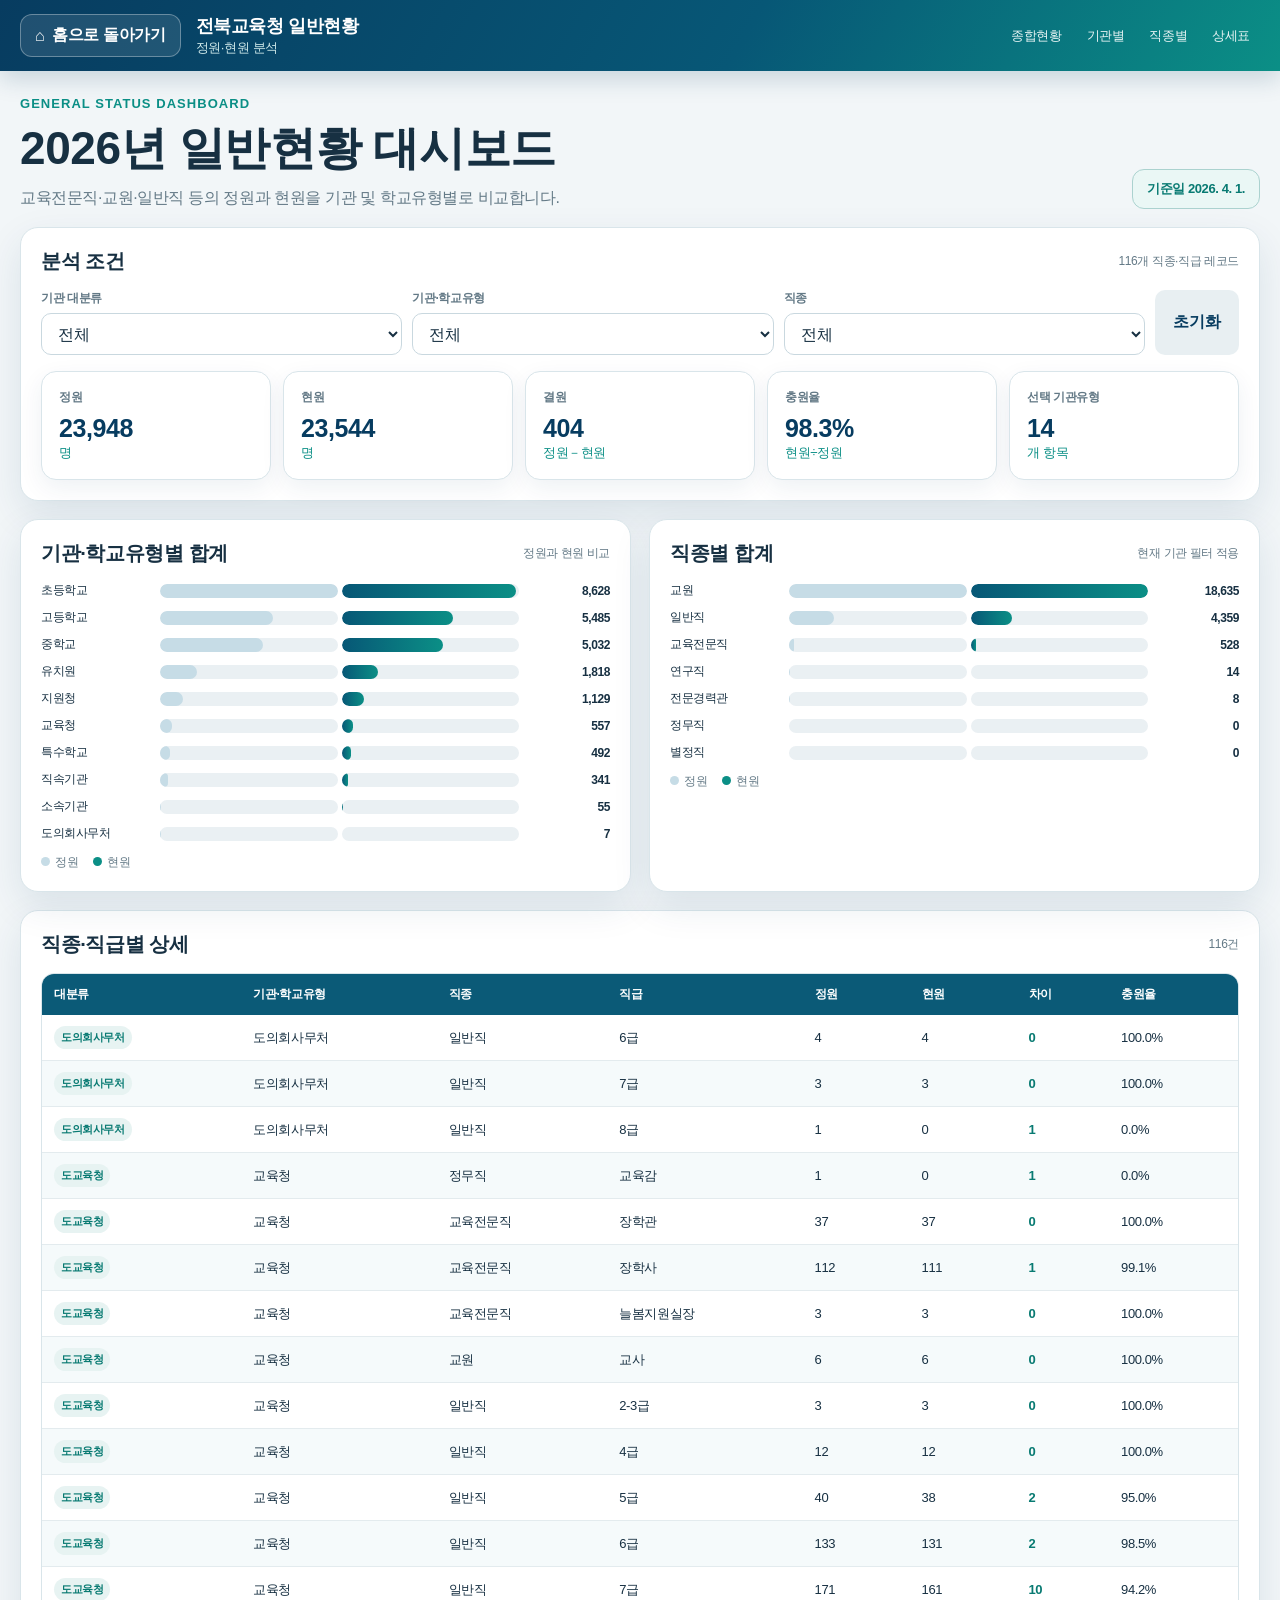
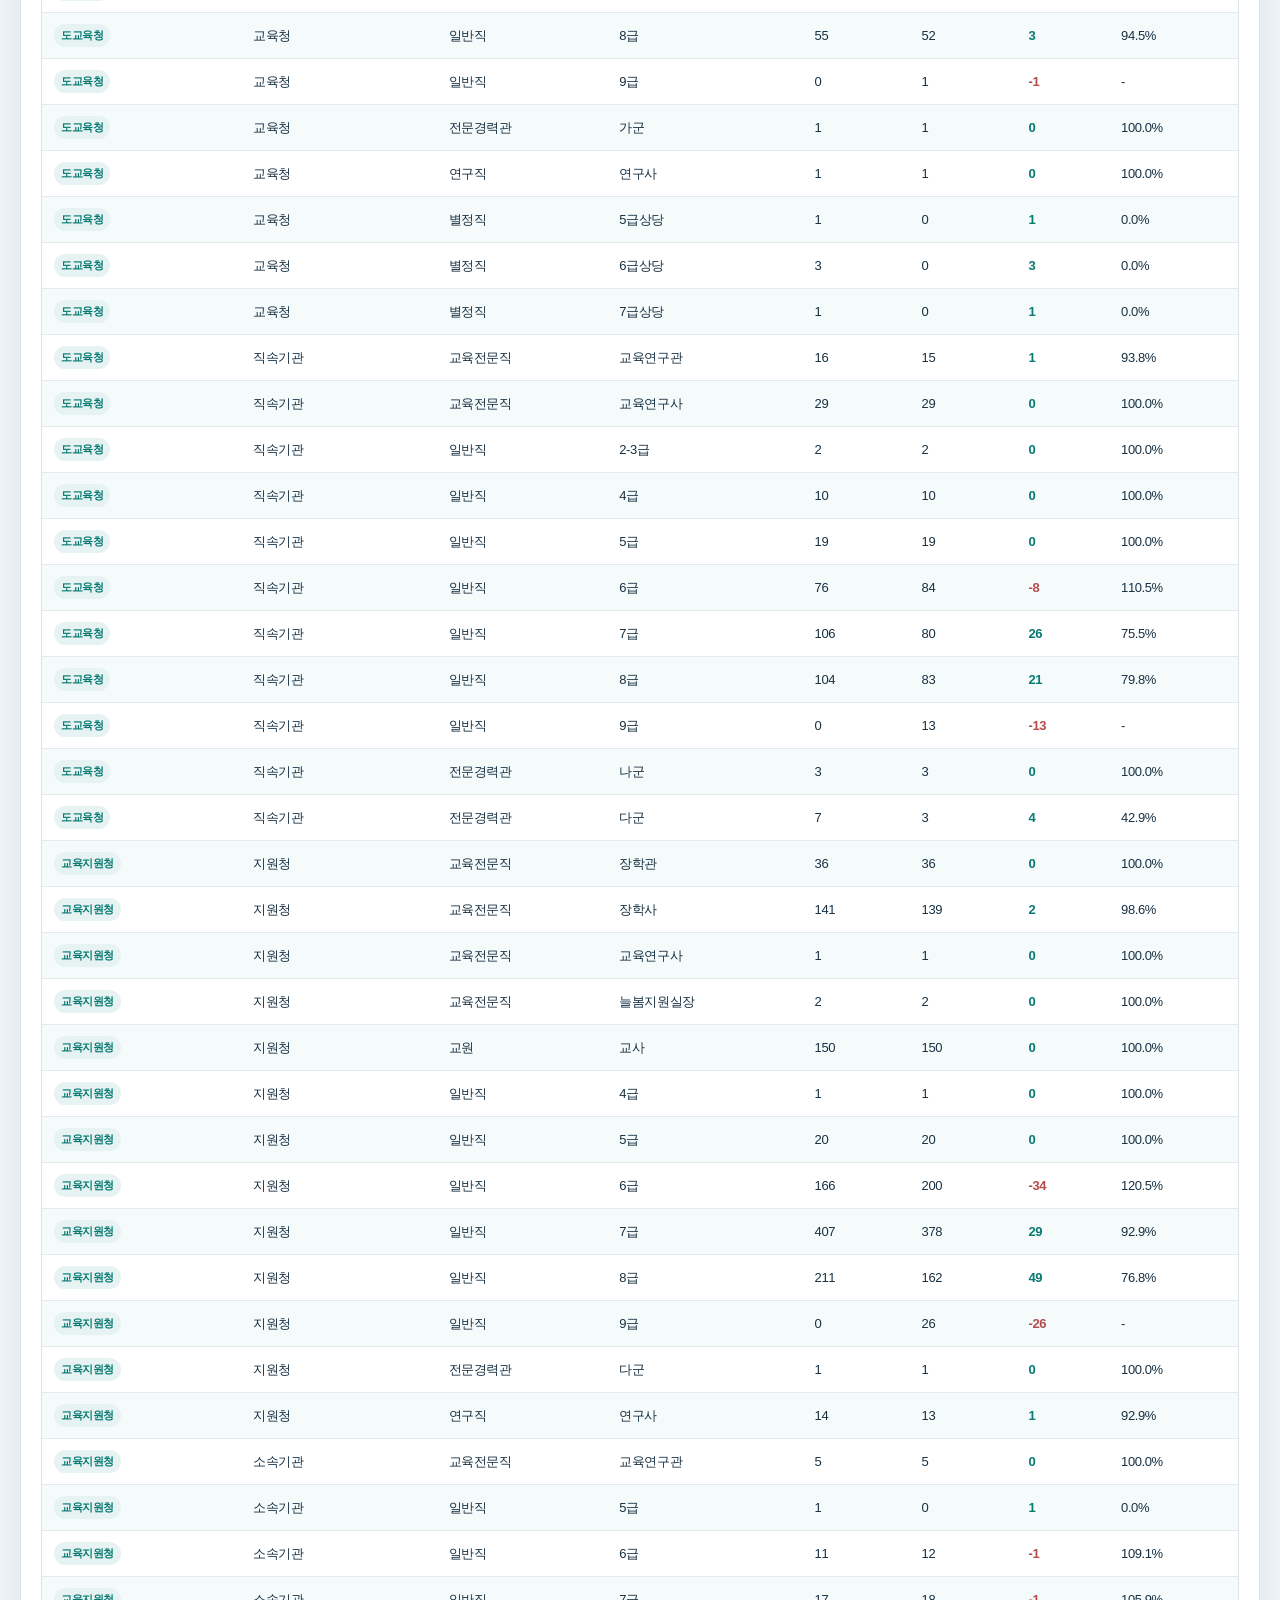
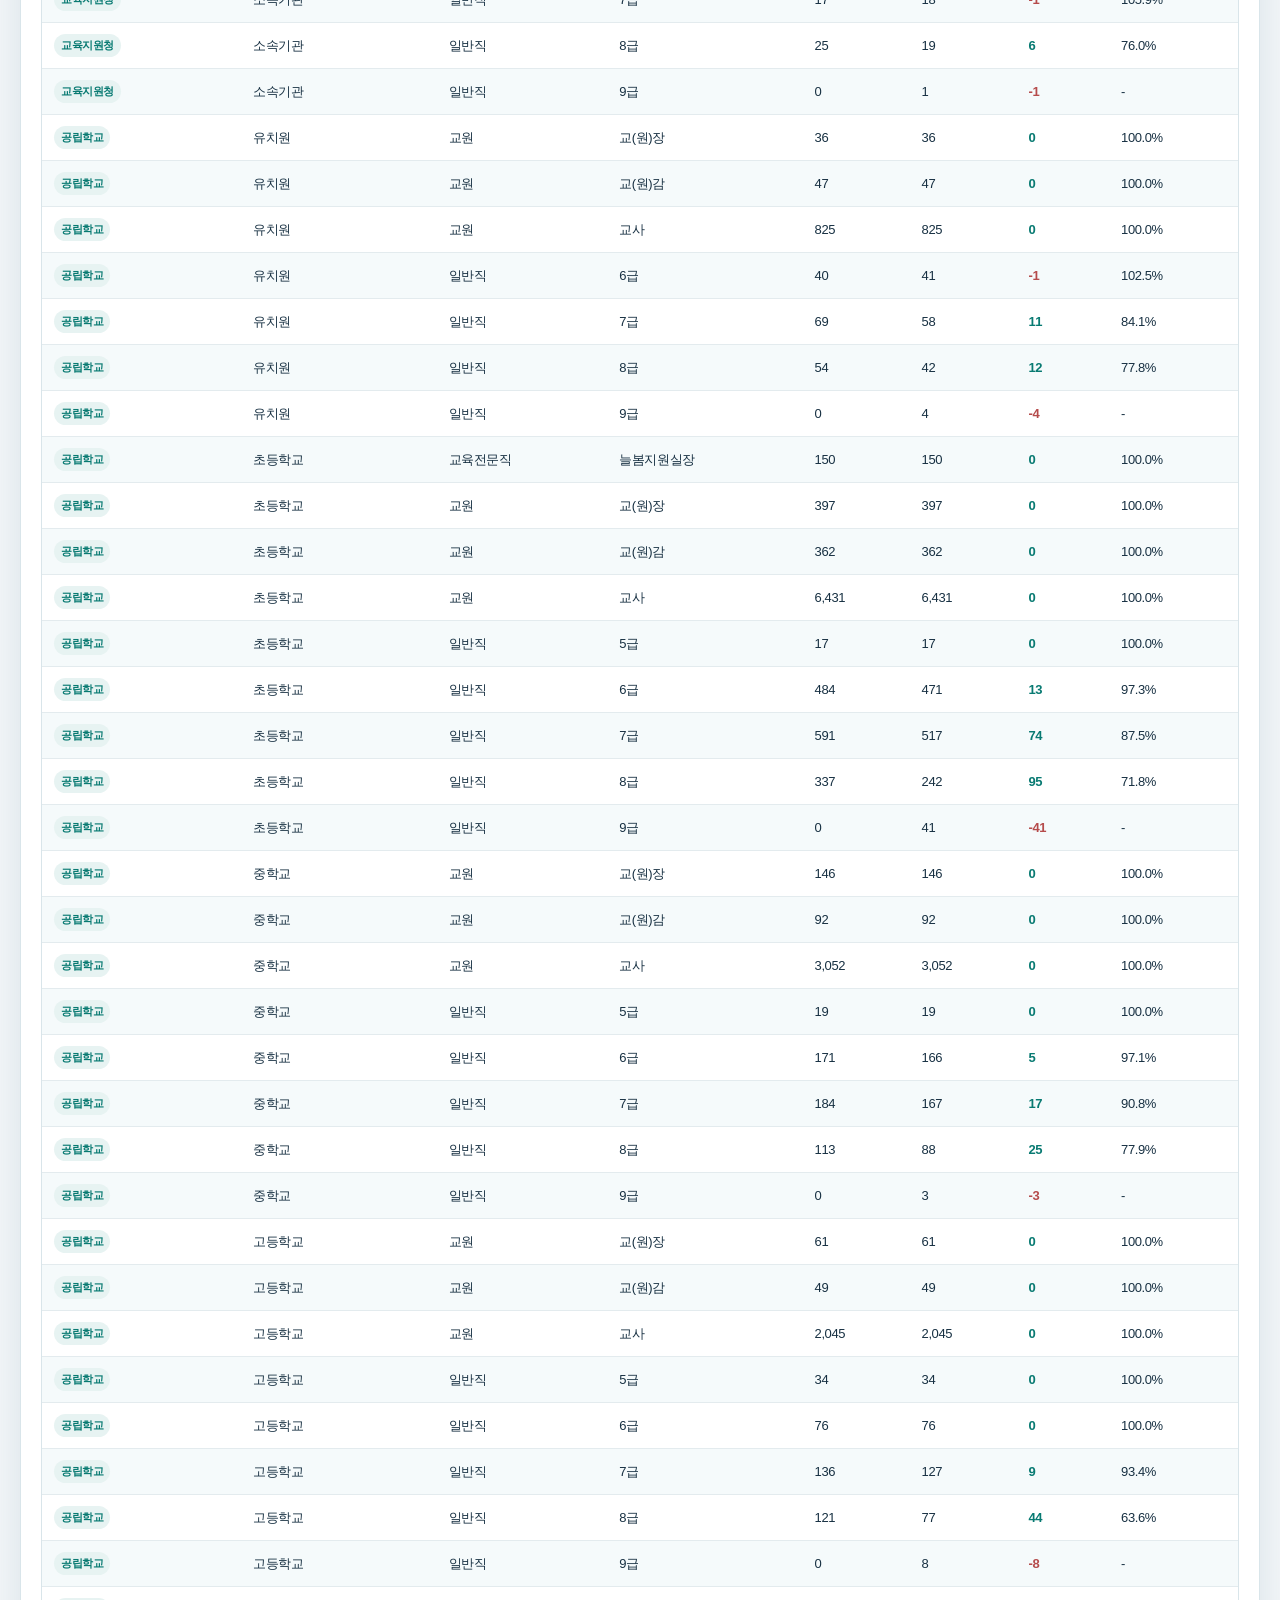
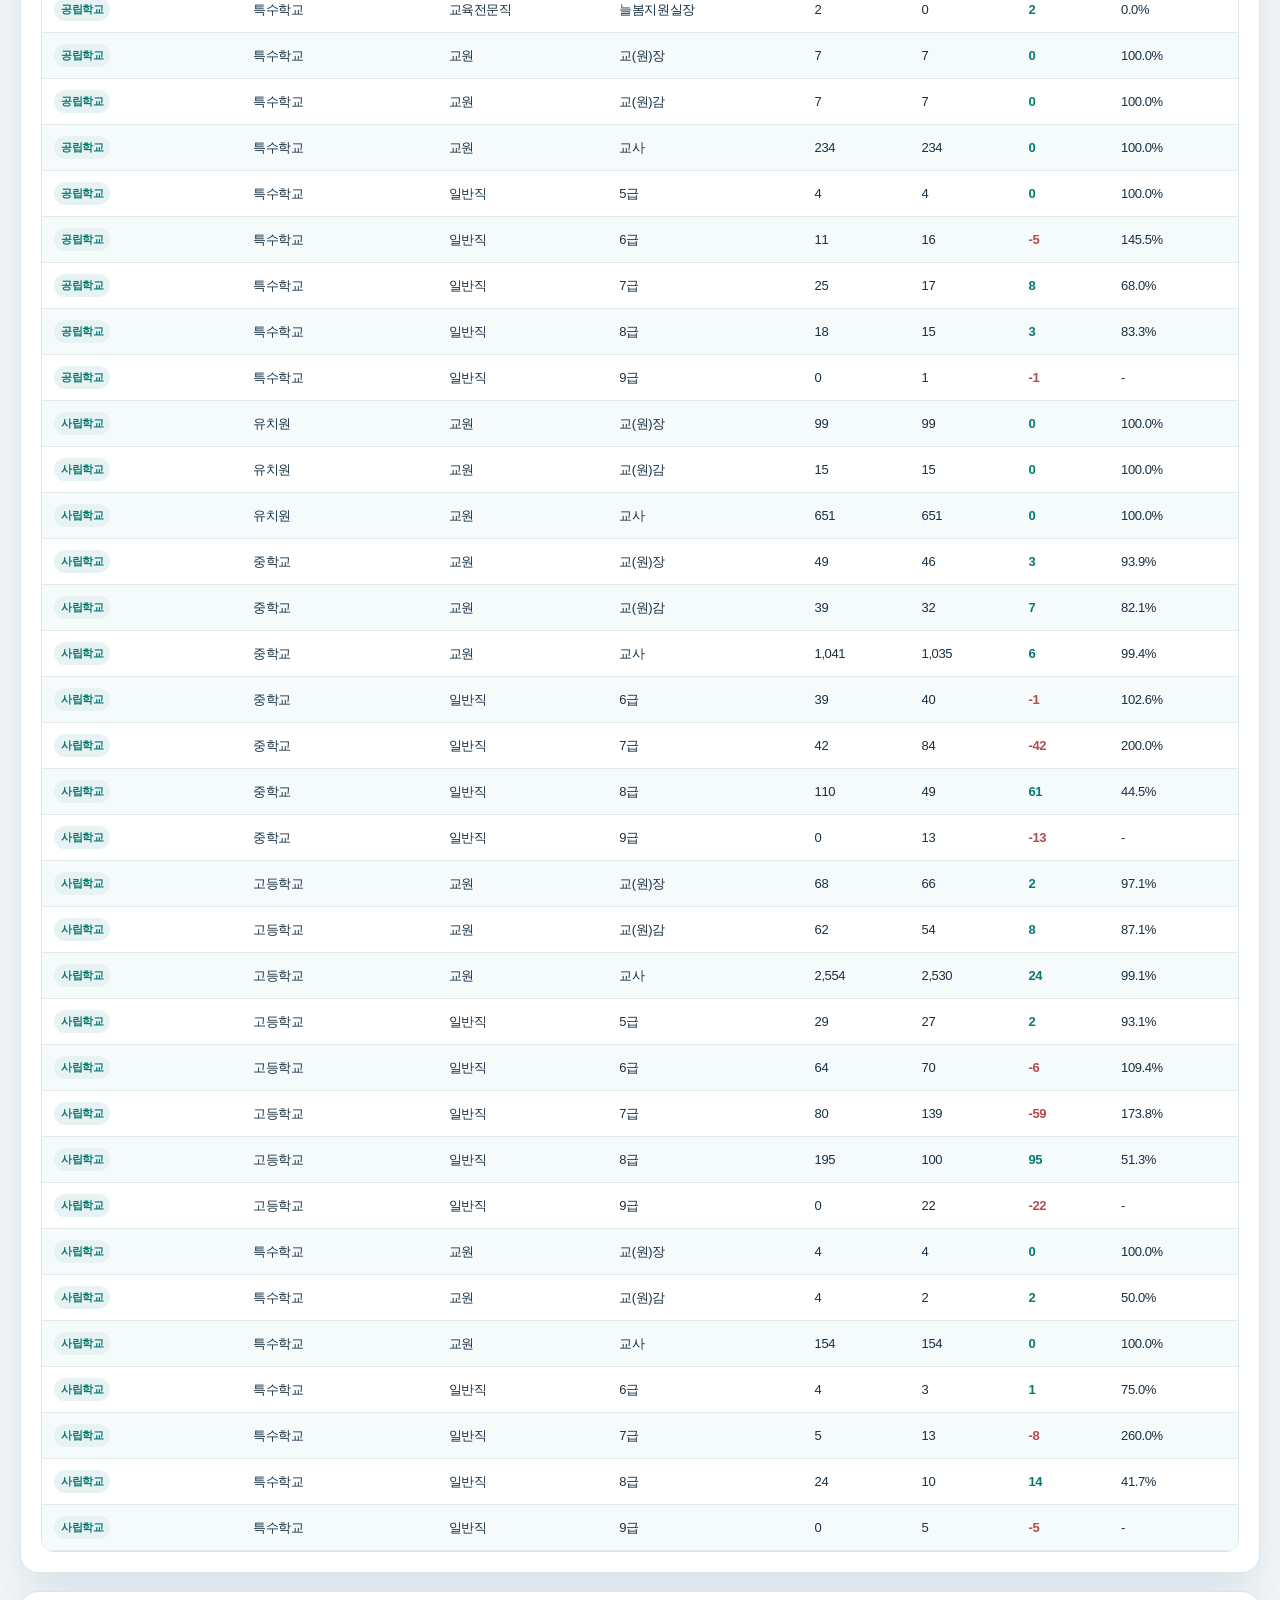
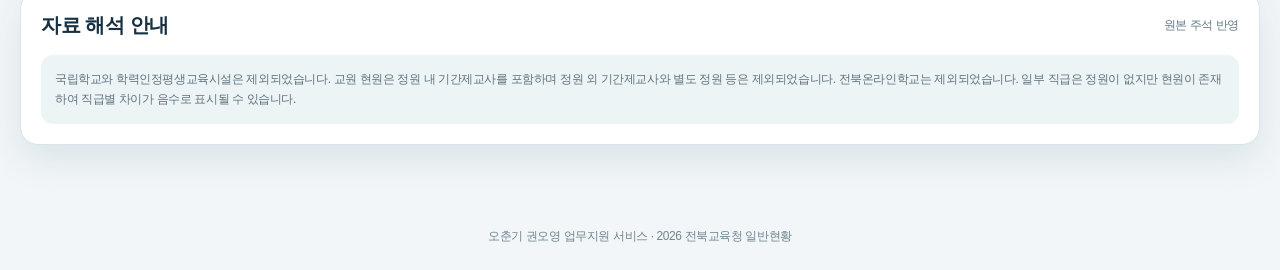
==== eddata2.html @ a3e1683e "Add 2026 general status dashboard" ====
<!DOCTYPE html><html lang="ko"><head><meta charset="UTF-8"><meta name="viewport" content="width=device-width,initial-scale=1"><meta name="description" content="2026년 전북특별자치도교육청 일반현황 대시보드"><meta name="theme-color" content="#073c60"><title>2026 전북교육청 일반현황</title>
<style>:root{--navy:#073c60;--blue:#075776;--teal:#0b8f86;--ink:#173042;--muted:#637986;--line:#d9e5ea;--paper:#f2f6f8;--orange:#e98b38;--red:#b54b4b;--shadow:0 14px 38px rgba(7,60,96,.1)}*{box-sizing:border-box}html{scroll-behavior:smooth}body{margin:0;background:var(--paper);color:var(--ink);font-family:Pretendard,"Noto Sans KR","Malgun Gothic",sans-serif;letter-spacing:-.025em}.topbar{position:sticky;top:0;z-index:10;color:#fff;background:linear-gradient(120deg,var(--navy),var(--blue) 58%,var(--teal));box-shadow:0 8px 24px rgba(7,60,96,.18)}.topin{width:min(1420px,100%);margin:auto;padding:14px 20px;display:flex;align-items:center;gap:15px}.home{display:flex;gap:8px;align-items:center;padding:10px 14px;border:1px solid rgba(255,255,255,.32);border-radius:12px;background:rgba(255,255,255,.1);color:#fff;text-decoration:none;font-weight:900}.home:hover,.home:focus-visible{background:#fff;color:var(--navy);outline:none}.brand strong{display:block;font-size:18px}.brand small{color:#cfe9ea}.nav{margin-left:auto;display:flex;gap:5px}.nav a{padding:8px 10px;border-radius:9px;color:#e9f5f5;text-decoration:none;font-size:13px}.nav a:hover{background:rgba(255,255,255,.14)}main{width:min(1420px,100%);margin:auto;padding:25px 20px 58px}.hero{display:flex;justify-content:space-between;align-items:end;gap:20px}.eyebrow{color:var(--teal);font-size:13px;font-weight:900;letter-spacing:.08em}.hero h1{margin:7px 0 8px;font-size:clamp(28px,4vw,46px)}.hero p{margin:0;color:var(--muted)}.stamp{padding:10px 14px;border:1px solid #abd2cf;border-radius:12px;background:#eaf7f5;color:#087a72;font-size:13px;font-weight:900}.panel{margin-top:18px;padding:20px;border:1px solid var(--line);border-radius:18px;background:#fff;box-shadow:var(--shadow)}.phead{display:flex;justify-content:space-between;align-items:center;gap:12px;margin-bottom:15px}.phead h2{margin:0;font-size:20px}.note{color:var(--muted);font-size:12px}.filters{display:grid;grid-template-columns:repeat(3,1fr) auto;gap:10px}.field label{display:block;margin-bottom:6px;color:var(--muted);font-size:12px;font-weight:800}.field select{width:100%;height:42px;padding:0 12px;border:1px solid #c9d8df;border-radius:10px;background:#fff;font:inherit;color:var(--ink)}button{border:0;border-radius:10px;padding:0 18px;background:#e8eff2;color:var(--navy);font:inherit;font-weight:900;cursor:pointer}.kpis{display:grid;grid-template-columns:repeat(5,1fr);gap:12px;margin-top:16px}.kpi{padding:17px;border:1px solid var(--line);border-radius:15px;background:#fff;box-shadow:0 8px 24px rgba(7,60,96,.07)}.kpi span{display:block;color:var(--muted);font-size:12px;font-weight:800}.kpi strong{display:block;margin-top:8px;color:var(--navy);font-size:25px}.kpi small{color:var(--teal)}.grid2{display:grid;grid-template-columns:1fr 1fr;gap:18px}.bars{display:grid;gap:10px}.barrow{display:grid;grid-template-columns:110px 1fr 82px;align-items:center;gap:9px;font-size:12px}.track{height:14px;border-radius:999px;background:#eaf0f3;overflow:hidden}.fill{height:100%;border-radius:999px;background:linear-gradient(90deg,var(--blue),var(--teal))}.fill.quota{background:#c6dce6}.pair{display:grid;grid-template-columns:1fr 1fr;gap:4px}.barrow strong{text-align:right}.legend{display:flex;gap:15px;margin-top:12px;color:var(--muted);font-size:12px}.dot{display:inline-block;width:9px;height:9px;margin-right:5px;border-radius:50%}.tablewrap{overflow:auto;border:1px solid var(--line);border-radius:13px}table{width:100%;border-collapse:collapse;white-space:nowrap}th{position:sticky;top:0;padding:12px;background:#0b5a77;color:#fff;text-align:left;font-size:12px}td{padding:11px 12px;border-bottom:1px solid #e3ebee;font-size:13px}tbody tr:nth-child(even){background:#f5fafb}tbody tr:hover{background:#eaf7f5}.neg{color:var(--red);font-weight:900}.pos{color:#087a72;font-weight:900}.badge{display:inline-block;padding:4px 7px;border-radius:999px;background:#e7f3f2;color:#087a72;font-size:11px;font-weight:900}.foot{margin-top:16px;padding:14px;border-radius:12px;background:#edf4f6;color:#5e737e;font-size:12px;line-height:1.7}footer{padding:25px;text-align:center;color:#71858f;font-size:12px}@media(max-width:950px){.nav{display:none}.grid2{grid-template-columns:1fr}.kpis{grid-template-columns:repeat(3,1fr)}}@media(max-width:620px){.topin,main{padding-left:12px;padding-right:12px}.home span{display:none}.hero{align-items:start;flex-direction:column}.filters{grid-template-columns:1fr}.kpis{grid-template-columns:1fr 1fr}.panel{padding:15px}.barrow{grid-template-columns:86px 1fr 68px}.kpi strong{font-size:21px}}</style></head>
<body><header class="topbar"><div class="topin"><a class="home" href="index.html" aria-label="홈으로 돌아가기">⌂ <span>홈으로 돌아가기</span></a><div class="brand"><strong>전북교육청 일반현황</strong><small>정원·현원 분석</small></div><nav class="nav"><a href="#summary">종합현황</a><a href="#org">기관별</a><a href="#job">직종별</a><a href="#detail">상세표</a></nav></div></header>
<main><section class="hero"><div><div class="eyebrow">GENERAL STATUS DASHBOARD</div><h1>2026년 일반현황 대시보드</h1><p>교육전문직·교원·일반직 등의 정원과 현원을 기관 및 학교유형별로 비교합니다.</p></div><div class="stamp">기준일 2026. 4. 1.</div></section>
<section class="panel" id="summary"><div class="phead"><h2>분석 조건</h2><span class="note" id="status">전체</span></div><div class="filters"><div class="field"><label for="section">기관 대분류</label><select id="section"><option value="">전체</option></select></div><div class="field"><label for="orgType">기관·학교유형</label><select id="orgType"><option value="">전체</option></select></div><div class="field"><label for="jobGroup">직종</label><select id="jobGroup"><option value="">전체</option></select></div><button id="reset" type="button">초기화</button></div><div class="kpis"><div class="kpi"><span>정원</span><strong id="quota">-</strong><small>명</small></div><div class="kpi"><span>현원</span><strong id="current">-</strong><small>명</small></div><div class="kpi"><span>결원</span><strong id="vacancy">-</strong><small>정원－현원</small></div><div class="kpi"><span>충원율</span><strong id="fillrate">-</strong><small>현원÷정원</small></div><div class="kpi"><span>선택 기관유형</span><strong id="count">-</strong><small>개 항목</small></div></div></section>
<div class="grid2"><section class="panel" id="org"><div class="phead"><h2>기관·학교유형별 합계</h2><span class="note">정원과 현원 비교</span></div><div class="bars" id="orgBars"></div><div class="legend"><span><i class="dot" style="background:#c6dce6"></i>정원</span><span><i class="dot" style="background:#0b8f86"></i>현원</span></div></section><section class="panel" id="job"><div class="phead"><h2>직종별 합계</h2><span class="note">현재 기관 필터 적용</span></div><div class="bars" id="jobBars"></div><div class="legend"><span><i class="dot" style="background:#c6dce6"></i>정원</span><span><i class="dot" style="background:#0b8f86"></i>현원</span></div></section></div>
<section class="panel" id="detail"><div class="phead"><h2>직종·직급별 상세</h2><span class="note" id="rowsLabel"></span></div><div class="tablewrap"><table><thead><tr><th>대분류</th><th>기관·학교유형</th><th>직종</th><th>직급</th><th>정원</th><th>현원</th><th>차이</th><th>충원율</th></tr></thead><tbody id="rows"></tbody></table></div></section>
<section class="panel"><div class="phead"><h2>자료 해석 안내</h2><span class="note">원본 주석 반영</span></div><div class="foot">국립학교와 학력인정평생교육시설은 제외되었습니다. 교원 현원은 정원 내 기간제교사를 포함하며 정원 외 기간제교사와 별도 정원 등은 제외되었습니다. 전북온라인학교는 제외되었습니다. 일부 직급은 정원이 없지만 현원이 존재하여 직급별 차이가 음수로 표시될 수 있습니다.</div></section></main><footer>오춘기 권오영 업무지원 서비스 · 2026 전북교육청 일반현황</footer>
<script>const DATA={"rows":[{"s":"도의회사무처","o":"도의회사무처","g":"일반직","j":"6급","q":4,"c":4},{"s":"도의회사무처","o":"도의회사무처","g":"일반직","j":"7급","q":3,"c":3},{"s":"도의회사무처","o":"도의회사무처","g":"일반직","j":"8급","q":1,"c":0},{"s":"도교육청","o":"교육청","g":"정무직","j":"교육감","q":1,"c":0},{"s":"도교육청","o":"교육청","g":"교육전문직","j":"장학관","q":37,"c":37},{"s":"도교육청","o":"교육청","g":"교육전문직","j":"장학사","q":112,"c":111},{"s":"도교육청","o":"교육청","g":"교육전문직","j":"늘봄지원실장","q":3,"c":3},{"s":"도교육청","o":"교육청","g":"교원","j":"교사","q":6,"c":6},{"s":"도교육청","o":"교육청","g":"일반직","j":"2-3급","q":3,"c":3},{"s":"도교육청","o":"교육청","g":"일반직","j":"4급","q":12,"c":12},{"s":"도교육청","o":"교육청","g":"일반직","j":"5급","q":40,"c":38},{"s":"도교육청","o":"교육청","g":"일반직","j":"6급","q":133,"c":131},{"s":"도교육청","o":"교육청","g":"일반직","j":"7급","q":171,"c":161},{"s":"도교육청","o":"교육청","g":"일반직","j":"8급","q":55,"c":52},{"s":"도교육청","o":"교육청","g":"일반직","j":"9급","q":0,"c":1},{"s":"도교육청","o":"교육청","g":"전문경력관","j":"가군","q":1,"c":1},{"s":"도교육청","o":"교육청","g":"연구직","j":"연구사","q":1,"c":1},{"s":"도교육청","o":"교육청","g":"별정직","j":"5급상당","q":1,"c":0},{"s":"도교육청","o":"교육청","g":"별정직","j":"6급상당","q":3,"c":0},{"s":"도교육청","o":"교육청","g":"별정직","j":"7급상당","q":1,"c":0},{"s":"도교육청","o":"직속기관","g":"교육전문직","j":"교육연구관","q":16,"c":15},{"s":"도교육청","o":"직속기관","g":"교육전문직","j":"교육연구사","q":29,"c":29},{"s":"도교육청","o":"직속기관","g":"일반직","j":"2-3급","q":2,"c":2},{"s":"도교육청","o":"직속기관","g":"일반직","j":"4급","q":10,"c":10},{"s":"도교육청","o":"직속기관","g":"일반직","j":"5급","q":19,"c":19},{"s":"도교육청","o":"직속기관","g":"일반직","j":"6급","q":76,"c":84},{"s":"도교육청","o":"직속기관","g":"일반직","j":"7급","q":106,"c":80},{"s":"도교육청","o":"직속기관","g":"일반직","j":"8급","q":104,"c":83},{"s":"도교육청","o":"직속기관","g":"일반직","j":"9급","q":0,"c":13},{"s":"도교육청","o":"직속기관","g":"전문경력관","j":"나군","q":3,"c":3},{"s":"도교육청","o":"직속기관","g":"전문경력관","j":"다군","q":7,"c":3},{"s":"교육지원청","o":"지원청","g":"교육전문직","j":"장학관","q":36,"c":36},{"s":"교육지원청","o":"지원청","g":"교육전문직","j":"장학사","q":141,"c":139},{"s":"교육지원청","o":"지원청","g":"교육전문직","j":"교육연구사","q":1,"c":1},{"s":"교육지원청","o":"지원청","g":"교육전문직","j":"늘봄지원실장","q":2,"c":2},{"s":"교육지원청","o":"지원청","g":"교원","j":"교사","q":150,"c":150},{"s":"교육지원청","o":"지원청","g":"일반직","j":"4급","q":1,"c":1},{"s":"교육지원청","o":"지원청","g":"일반직","j":"5급","q":20,"c":20},{"s":"교육지원청","o":"지원청","g":"일반직","j":"6급","q":166,"c":200},{"s":"교육지원청","o":"지원청","g":"일반직","j":"7급","q":407,"c":378},{"s":"교육지원청","o":"지원청","g":"일반직","j":"8급","q":211,"c":162},{"s":"교육지원청","o":"지원청","g":"일반직","j":"9급","q":0,"c":26},{"s":"교육지원청","o":"지원청","g":"전문경력관","j":"다군","q":1,"c":1},{"s":"교육지원청","o":"지원청","g":"연구직","j":"연구사","q":14,"c":13},{"s":"교육지원청","o":"소속기관","g":"교육전문직","j":"교육연구관","q":5,"c":5},{"s":"교육지원청","o":"소속기관","g":"일반직","j":"5급","q":1,"c":0},{"s":"교육지원청","o":"소속기관","g":"일반직","j":"6급","q":11,"c":12},{"s":"교육지원청","o":"소속기관","g":"일반직","j":"7급","q":17,"c":18},{"s":"교육지원청","o":"소속기관","g":"일반직","j":"8급","q":25,"c":19},{"s":"교육지원청","o":"소속기관","g":"일반직","j":"9급","q":0,"c":1},{"s":"공립학교","o":"유치원","g":"교원","j":"교(원)장","q":36,"c":36},{"s":"공립학교","o":"유치원","g":"교원","j":"교(원)감","q":47,"c":47},{"s":"공립학교","o":"유치원","g":"교원","j":"교사","q":825,"c":825},{"s":"공립학교","o":"유치원","g":"일반직","j":"6급","q":40,"c":41},{"s":"공립학교","o":"유치원","g":"일반직","j":"7급","q":69,"c":58},{"s":"공립학교","o":"유치원","g":"일반직","j":"8급","q":54,"c":42},{"s":"공립학교","o":"유치원","g":"일반직","j":"9급","q":0,"c":4},{"s":"공립학교","o":"초등학교","g":"교육전문직","j":"늘봄지원실장","q":150,"c":150},{"s":"공립학교","o":"초등학교","g":"교원","j":"교(원)장","q":397,"c":397},{"s":"공립학교","o":"초등학교","g":"교원","j":"교(원)감","q":362,"c":362},{"s":"공립학교","o":"초등학교","g":"교원","j":"교사","q":6431,"c":6431},{"s":"공립학교","o":"초등학교","g":"일반직","j":"5급","q":17,"c":17},{"s":"공립학교","o":"초등학교","g":"일반직","j":"6급","q":484,"c":471},{"s":"공립학교","o":"초등학교","g":"일반직","j":"7급","q":591,"c":517},{"s":"공립학교","o":"초등학교","g":"일반직","j":"8급","q":337,"c":242},{"s":"공립학교","o":"초등학교","g":"일반직","j":"9급","q":0,"c":41},{"s":"공립학교","o":"중학교","g":"교원","j":"교(원)장","q":146,"c":146},{"s":"공립학교","o":"중학교","g":"교원","j":"교(원)감","q":92,"c":92},{"s":"공립학교","o":"중학교","g":"교원","j":"교사","q":3052,"c":3052},{"s":"공립학교","o":"중학교","g":"일반직","j":"5급","q":19,"c":19},{"s":"공립학교","o":"중학교","g":"일반직","j":"6급","q":171,"c":166},{"s":"공립학교","o":"중학교","g":"일반직","j":"7급","q":184,"c":167},{"s":"공립학교","o":"중학교","g":"일반직","j":"8급","q":113,"c":88},{"s":"공립학교","o":"중학교","g":"일반직","j":"9급","q":0,"c":3},{"s":"공립학교","o":"고등학교","g":"교원","j":"교(원)장","q":61,"c":61},{"s":"공립학교","o":"고등학교","g":"교원","j":"교(원)감","q":49,"c":49},{"s":"공립학교","o":"고등학교","g":"교원","j":"교사","q":2045,"c":2045},{"s":"공립학교","o":"고등학교","g":"일반직","j":"5급","q":34,"c":34},{"s":"공립학교","o":"고등학교","g":"일반직","j":"6급","q":76,"c":76},{"s":"공립학교","o":"고등학교","g":"일반직","j":"7급","q":136,"c":127},{"s":"공립학교","o":"고등학교","g":"일반직","j":"8급","q":121,"c":77},{"s":"공립학교","o":"고등학교","g":"일반직","j":"9급","q":0,"c":8},{"s":"공립학교","o":"특수학교","g":"교육전문직","j":"늘봄지원실장","q":2,"c":0},{"s":"공립학교","o":"특수학교","g":"교원","j":"교(원)장","q":7,"c":7},{"s":"공립학교","o":"특수학교","g":"교원","j":"교(원)감","q":7,"c":7},{"s":"공립학교","o":"특수학교","g":"교원","j":"교사","q":234,"c":234},{"s":"공립학교","o":"특수학교","g":"일반직","j":"5급","q":4,"c":4},{"s":"공립학교","o":"특수학교","g":"일반직","j":"6급","q":11,"c":16},{"s":"공립학교","o":"특수학교","g":"일반직","j":"7급","q":25,"c":17},{"s":"공립학교","o":"특수학교","g":"일반직","j":"8급","q":18,"c":15},{"s":"공립학교","o":"특수학교","g":"일반직","j":"9급","q":0,"c":1},{"s":"사립학교","o":"유치원","g":"교원","j":"교(원)장","q":99,"c":99},{"s":"사립학교","o":"유치원","g":"교원","j":"교(원)감","q":15,"c":15},{"s":"사립학교","o":"유치원","g":"교원","j":"교사","q":651,"c":651},{"s":"사립학교","o":"중학교","g":"교원","j":"교(원)장","q":49,"c":46},{"s":"사립학교","o":"중학교","g":"교원","j":"교(원)감","q":39,"c":32},{"s":"사립학교","o":"중학교","g":"교원","j":"교사","q":1041,"c":1035},{"s":"사립학교","o":"중학교","g":"일반직","j":"6급","q":39,"c":40},{"s":"사립학교","o":"중학교","g":"일반직","j":"7급","q":42,"c":84},{"s":"사립학교","o":"중학교","g":"일반직","j":"8급","q":110,"c":49},{"s":"사립학교","o":"중학교","g":"일반직","j":"9급","q":0,"c":13},{"s":"사립학교","o":"고등학교","g":"교원","j":"교(원)장","q":68,"c":66},{"s":"사립학교","o":"고등학교","g":"교원","j":"교(원)감","q":62,"c":54},{"s":"사립학교","o":"고등학교","g":"교원","j":"교사","q":2554,"c":2530},{"s":"사립학교","o":"고등학교","g":"일반직","j":"5급","q":29,"c":27},{"s":"사립학교","o":"고등학교","g":"일반직","j":"6급","q":64,"c":70},{"s":"사립학교","o":"고등학교","g":"일반직","j":"7급","q":80,"c":139},{"s":"사립학교","o":"고등학교","g":"일반직","j":"8급","q":195,"c":100},{"s":"사립학교","o":"고등학교","g":"일반직","j":"9급","q":0,"c":22},{"s":"사립학교","o":"특수학교","g":"교원","j":"교(원)장","q":4,"c":4},{"s":"사립학교","o":"특수학교","g":"교원","j":"교(원)감","q":4,"c":2},{"s":"사립학교","o":"특수학교","g":"교원","j":"교사","q":154,"c":154},{"s":"사립학교","o":"특수학교","g":"일반직","j":"6급","q":4,"c":3},{"s":"사립학교","o":"특수학교","g":"일반직","j":"7급","q":5,"c":13},{"s":"사립학교","o":"특수학교","g":"일반직","j":"8급","q":24,"c":10},{"s":"사립학교","o":"특수학교","g":"일반직","j":"9급","q":0,"c":5}],"sections":["도의회사무처","도교육청","교육지원청","공립학교","사립학교"],"orgs":["도의회사무처","교육청","직속기관","지원청","소속기관","유치원","초등학교","중학교","고등학교","특수학교"],"groups":["일반직","정무직","교육전문직","교원","전문경력관","연구직","별정직"]};const nf=new Intl.NumberFormat('ko-KR');const $=id=>document.getElementById(id);const esc=s=>String(s??'').replace(/[&<>'"]/g,c=>({'&':'&amp;','<':'&lt;','>':'&gt;',"'":'&#39;','"':'&quot;'}[c]));function opts(id,v){$(id).insertAdjacentHTML('beforeend',v.map(x=>`<option>${esc(x)}</option>`).join(''))}opts('section',DATA.sections);opts('orgType',DATA.orgs);opts('jobGroup',DATA.groups);
function filtered(){const s=$('section').value,o=$('orgType').value,g=$('jobGroup').value;return DATA.rows.filter(x=>(!s||x.s===s)&&(!o||x.o===o)&&(!g||x.g===g))}function aggregate(rows,key){return Object.entries(rows.reduce((a,x)=>{const k=x[key];a[k]??={q:0,c:0};a[k].q+=x.q||0;a[k].c+=x.c||0;return a},{})).sort((a,b)=>b[1].c-a[1].c)}function bars(id,data){const max=Math.max(...data.flatMap(x=>[x[1].q,x[1].c]),1);$(id).innerHTML=data.map(([n,v])=>`<div class="barrow"><span>${esc(n)}</span><div class="pair"><div class="track"><div class="fill quota" style="width:${v.q/max*100}%"></div></div><div class="track"><div class="fill" style="width:${v.c/max*100}%"></div></div></div><strong>${nf.format(v.c)}</strong></div>`).join('')||'<div class="foot">표시할 자료가 없습니다.</div>'}
function render(){const r=filtered(),q=r.reduce((a,x)=>a+(x.q||0),0),c=r.reduce((a,x)=>a+(x.c||0),0),v=q-c;$('quota').textContent=nf.format(q);$('current').textContent=nf.format(c);$('vacancy').textContent=nf.format(v);$('fillrate').textContent=q?(c/q*100).toFixed(1)+'%':'-';$('count').textContent=new Set(r.map(x=>x.s+'|'+x.o)).size;$('status').textContent=`${nf.format(r.length)}개 직종·직급 레코드`;bars('orgBars',aggregate(r,'o'));bars('jobBars',aggregate(r,'g'));$('rowsLabel').textContent=`${nf.format(r.length)}건`;$('rows').innerHTML=r.map(x=>{const d=(x.q||0)-(x.c||0),rate=x.q?x.c/x.q:null;return`<tr><td><span class="badge">${esc(x.s)}</span></td><td>${esc(x.o)}</td><td>${esc(x.g)}</td><td>${esc(x.j)}</td><td>${nf.format(x.q||0)}</td><td>${nf.format(x.c||0)}</td><td class="${d<0?'neg':'pos'}">${nf.format(d)}</td><td>${rate==null?'-':(rate*100).toFixed(1)+'%'}</td></tr>`}).join('')}
['section','orgType','jobGroup'].forEach(id=>$(id).addEventListener('change',render));$('reset').addEventListener('click',()=>{$('section').value='';$('orgType').value='';$('jobGroup').value='';render()});render();</script></body></html>
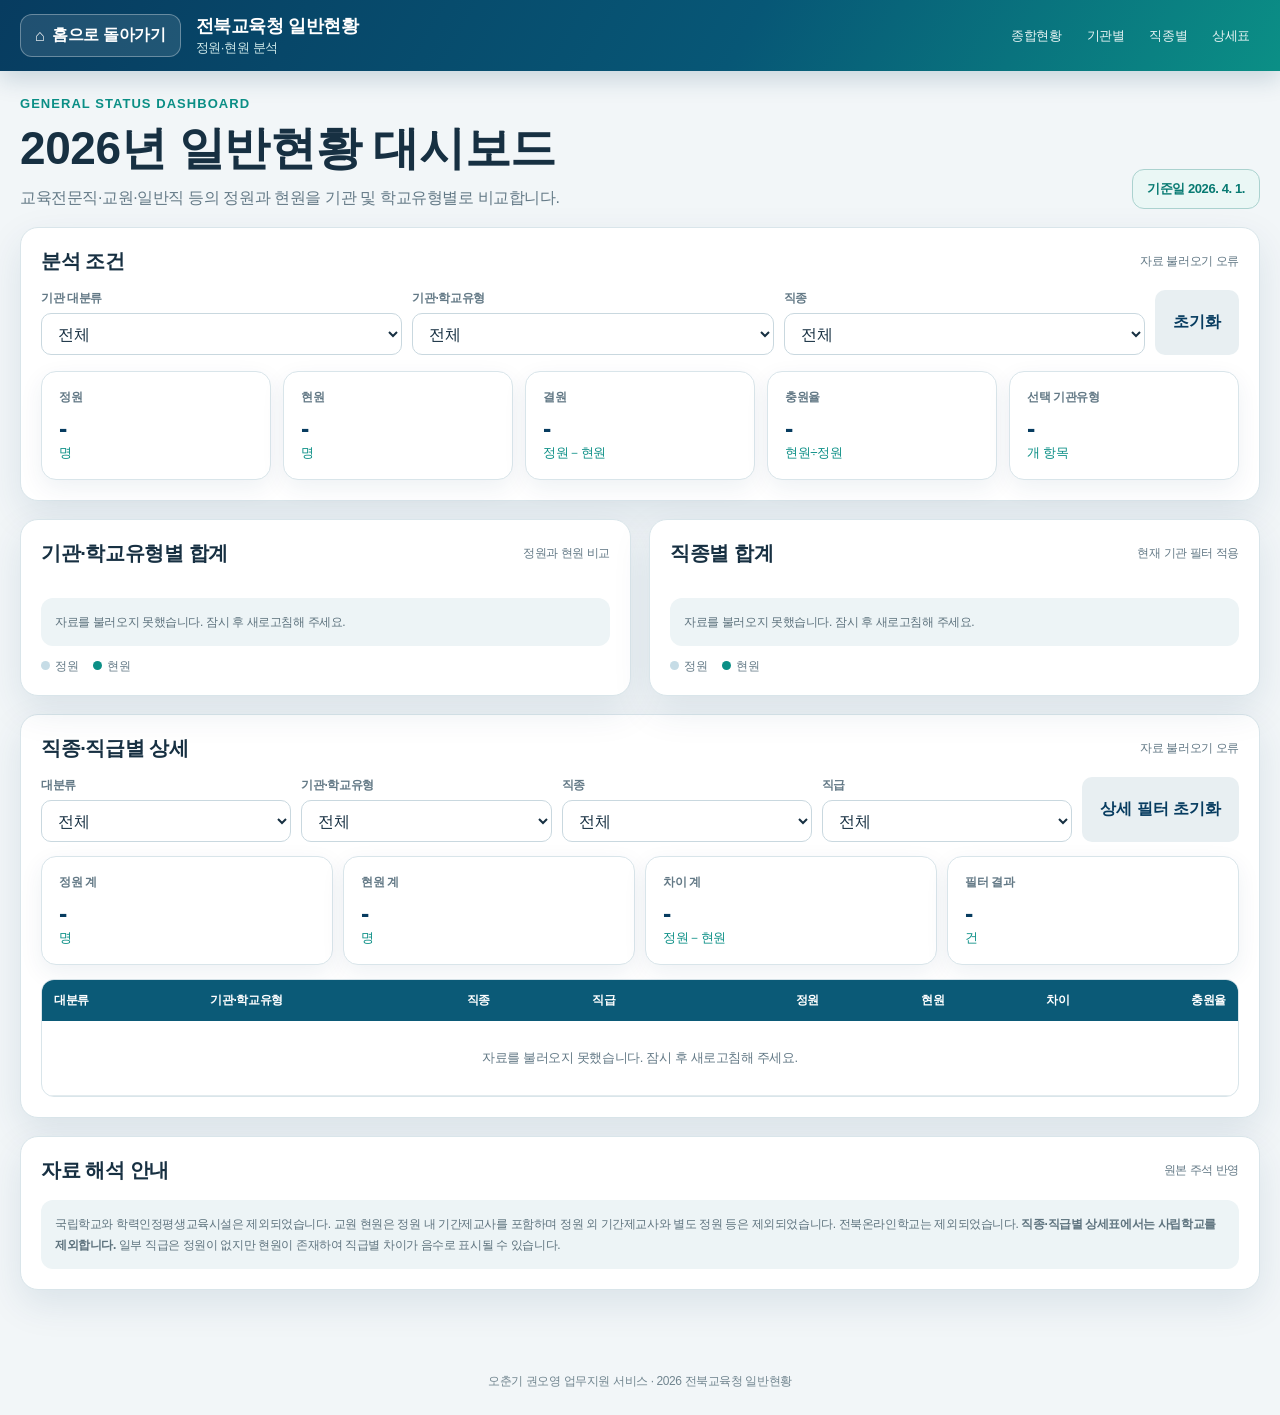
==== commit b7fc1322: "Add detailed staffing filters and exclude private schools" ====
--- a/eddata2.html
+++ b/eddata2.html
@@ -1,12 +1,115 @@
-<!DOCTYPE html><html lang="ko"><head><meta charset="UTF-8"><meta name="viewport" content="width=device-width,initial-scale=1"><meta name="description" content="2026년 전북특별자치도교육청 일반현황 대시보드"><meta name="theme-color" content="#073c60"><title>2026 전북교육청 일반현황</title>
-<style>:root{--navy:#073c60;--blue:#075776;--teal:#0b8f86;--ink:#173042;--muted:#637986;--line:#d9e5ea;--paper:#f2f6f8;--orange:#e98b38;--red:#b54b4b;--shadow:0 14px 38px rgba(7,60,96,.1)}*{box-sizing:border-box}html{scroll-behavior:smooth}body{margin:0;background:var(--paper);color:var(--ink);font-family:Pretendard,"Noto Sans KR","Malgun Gothic",sans-serif;letter-spacing:-.025em}.topbar{position:sticky;top:0;z-index:10;color:#fff;background:linear-gradient(120deg,var(--navy),var(--blue) 58%,var(--teal));box-shadow:0 8px 24px rgba(7,60,96,.18)}.topin{width:min(1420px,100%);margin:auto;padding:14px 20px;display:flex;align-items:center;gap:15px}.home{display:flex;gap:8px;align-items:center;padding:10px 14px;border:1px solid rgba(255,255,255,.32);border-radius:12px;background:rgba(255,255,255,.1);color:#fff;text-decoration:none;font-weight:900}.home:hover,.home:focus-visible{background:#fff;color:var(--navy);outline:none}.brand strong{display:block;font-size:18px}.brand small{color:#cfe9ea}.nav{margin-left:auto;display:flex;gap:5px}.nav a{padding:8px 10px;border-radius:9px;color:#e9f5f5;text-decoration:none;font-size:13px}.nav a:hover{background:rgba(255,255,255,.14)}main{width:min(1420px,100%);margin:auto;padding:25px 20px 58px}.hero{display:flex;justify-content:space-between;align-items:end;gap:20px}.eyebrow{color:var(--teal);font-size:13px;font-weight:900;letter-spacing:.08em}.hero h1{margin:7px 0 8px;font-size:clamp(28px,4vw,46px)}.hero p{margin:0;color:var(--muted)}.stamp{padding:10px 14px;border:1px solid #abd2cf;border-radius:12px;background:#eaf7f5;color:#087a72;font-size:13px;font-weight:900}.panel{margin-top:18px;padding:20px;border:1px solid var(--line);border-radius:18px;background:#fff;box-shadow:var(--shadow)}.phead{display:flex;justify-content:space-between;align-items:center;gap:12px;margin-bottom:15px}.phead h2{margin:0;font-size:20px}.note{color:var(--muted);font-size:12px}.filters{display:grid;grid-template-columns:repeat(3,1fr) auto;gap:10px}.field label{display:block;margin-bottom:6px;color:var(--muted);font-size:12px;font-weight:800}.field select{width:100%;height:42px;padding:0 12px;border:1px solid #c9d8df;border-radius:10px;background:#fff;font:inherit;color:var(--ink)}button{border:0;border-radius:10px;padding:0 18px;background:#e8eff2;color:var(--navy);font:inherit;font-weight:900;cursor:pointer}.kpis{display:grid;grid-template-columns:repeat(5,1fr);gap:12px;margin-top:16px}.kpi{padding:17px;border:1px solid var(--line);border-radius:15px;background:#fff;box-shadow:0 8px 24px rgba(7,60,96,.07)}.kpi span{display:block;color:var(--muted);font-size:12px;font-weight:800}.kpi strong{display:block;margin-top:8px;color:var(--navy);font-size:25px}.kpi small{color:var(--teal)}.grid2{display:grid;grid-template-columns:1fr 1fr;gap:18px}.bars{display:grid;gap:10px}.barrow{display:grid;grid-template-columns:110px 1fr 82px;align-items:center;gap:9px;font-size:12px}.track{height:14px;border-radius:999px;background:#eaf0f3;overflow:hidden}.fill{height:100%;border-radius:999px;background:linear-gradient(90deg,var(--blue),var(--teal))}.fill.quota{background:#c6dce6}.pair{display:grid;grid-template-columns:1fr 1fr;gap:4px}.barrow strong{text-align:right}.legend{display:flex;gap:15px;margin-top:12px;color:var(--muted);font-size:12px}.dot{display:inline-block;width:9px;height:9px;margin-right:5px;border-radius:50%}.tablewrap{overflow:auto;border:1px solid var(--line);border-radius:13px}table{width:100%;border-collapse:collapse;white-space:nowrap}th{position:sticky;top:0;padding:12px;background:#0b5a77;color:#fff;text-align:left;font-size:12px}td{padding:11px 12px;border-bottom:1px solid #e3ebee;font-size:13px}tbody tr:nth-child(even){background:#f5fafb}tbody tr:hover{background:#eaf7f5}.neg{color:var(--red);font-weight:900}.pos{color:#087a72;font-weight:900}.badge{display:inline-block;padding:4px 7px;border-radius:999px;background:#e7f3f2;color:#087a72;font-size:11px;font-weight:900}.foot{margin-top:16px;padding:14px;border-radius:12px;background:#edf4f6;color:#5e737e;font-size:12px;line-height:1.7}footer{padding:25px;text-align:center;color:#71858f;font-size:12px}@media(max-width:950px){.nav{display:none}.grid2{grid-template-columns:1fr}.kpis{grid-template-columns:repeat(3,1fr)}}@media(max-width:620px){.topin,main{padding-left:12px;padding-right:12px}.home span{display:none}.hero{align-items:start;flex-direction:column}.filters{grid-template-columns:1fr}.kpis{grid-template-columns:1fr 1fr}.panel{padding:15px}.barrow{grid-template-columns:86px 1fr 68px}.kpi strong{font-size:21px}}</style></head>
-<body><header class="topbar"><div class="topin"><a class="home" href="index.html" aria-label="홈으로 돌아가기">⌂ <span>홈으로 돌아가기</span></a><div class="brand"><strong>전북교육청 일반현황</strong><small>정원·현원 분석</small></div><nav class="nav"><a href="#summary">종합현황</a><a href="#org">기관별</a><a href="#job">직종별</a><a href="#detail">상세표</a></nav></div></header>
-<main><section class="hero"><div><div class="eyebrow">GENERAL STATUS DASHBOARD</div><h1>2026년 일반현황 대시보드</h1><p>교육전문직·교원·일반직 등의 정원과 현원을 기관 및 학교유형별로 비교합니다.</p></div><div class="stamp">기준일 2026. 4. 1.</div></section>
-<section class="panel" id="summary"><div class="phead"><h2>분석 조건</h2><span class="note" id="status">전체</span></div><div class="filters"><div class="field"><label for="section">기관 대분류</label><select id="section"><option value="">전체</option></select></div><div class="field"><label for="orgType">기관·학교유형</label><select id="orgType"><option value="">전체</option></select></div><div class="field"><label for="jobGroup">직종</label><select id="jobGroup"><option value="">전체</option></select></div><button id="reset" type="button">초기화</button></div><div class="kpis"><div class="kpi"><span>정원</span><strong id="quota">-</strong><small>명</small></div><div class="kpi"><span>현원</span><strong id="current">-</strong><small>명</small></div><div class="kpi"><span>결원</span><strong id="vacancy">-</strong><small>정원－현원</small></div><div class="kpi"><span>충원율</span><strong id="fillrate">-</strong><small>현원÷정원</small></div><div class="kpi"><span>선택 기관유형</span><strong id="count">-</strong><small>개 항목</small></div></div></section>
-<div class="grid2"><section class="panel" id="org"><div class="phead"><h2>기관·학교유형별 합계</h2><span class="note">정원과 현원 비교</span></div><div class="bars" id="orgBars"></div><div class="legend"><span><i class="dot" style="background:#c6dce6"></i>정원</span><span><i class="dot" style="background:#0b8f86"></i>현원</span></div></section><section class="panel" id="job"><div class="phead"><h2>직종별 합계</h2><span class="note">현재 기관 필터 적용</span></div><div class="bars" id="jobBars"></div><div class="legend"><span><i class="dot" style="background:#c6dce6"></i>정원</span><span><i class="dot" style="background:#0b8f86"></i>현원</span></div></section></div>
-<section class="panel" id="detail"><div class="phead"><h2>직종·직급별 상세</h2><span class="note" id="rowsLabel"></span></div><div class="tablewrap"><table><thead><tr><th>대분류</th><th>기관·학교유형</th><th>직종</th><th>직급</th><th>정원</th><th>현원</th><th>차이</th><th>충원율</th></tr></thead><tbody id="rows"></tbody></table></div></section>
-<section class="panel"><div class="phead"><h2>자료 해석 안내</h2><span class="note">원본 주석 반영</span></div><div class="foot">국립학교와 학력인정평생교육시설은 제외되었습니다. 교원 현원은 정원 내 기간제교사를 포함하며 정원 외 기간제교사와 별도 정원 등은 제외되었습니다. 전북온라인학교는 제외되었습니다. 일부 직급은 정원이 없지만 현원이 존재하여 직급별 차이가 음수로 표시될 수 있습니다.</div></section></main><footer>오춘기 권오영 업무지원 서비스 · 2026 전북교육청 일반현황</footer>
-<script>const DATA={"rows":[{"s":"도의회사무처","o":"도의회사무처","g":"일반직","j":"6급","q":4,"c":4},{"s":"도의회사무처","o":"도의회사무처","g":"일반직","j":"7급","q":3,"c":3},{"s":"도의회사무처","o":"도의회사무처","g":"일반직","j":"8급","q":1,"c":0},{"s":"도교육청","o":"교육청","g":"정무직","j":"교육감","q":1,"c":0},{"s":"도교육청","o":"교육청","g":"교육전문직","j":"장학관","q":37,"c":37},{"s":"도교육청","o":"교육청","g":"교육전문직","j":"장학사","q":112,"c":111},{"s":"도교육청","o":"교육청","g":"교육전문직","j":"늘봄지원실장","q":3,"c":3},{"s":"도교육청","o":"교육청","g":"교원","j":"교사","q":6,"c":6},{"s":"도교육청","o":"교육청","g":"일반직","j":"2-3급","q":3,"c":3},{"s":"도교육청","o":"교육청","g":"일반직","j":"4급","q":12,"c":12},{"s":"도교육청","o":"교육청","g":"일반직","j":"5급","q":40,"c":38},{"s":"도교육청","o":"교육청","g":"일반직","j":"6급","q":133,"c":131},{"s":"도교육청","o":"교육청","g":"일반직","j":"7급","q":171,"c":161},{"s":"도교육청","o":"교육청","g":"일반직","j":"8급","q":55,"c":52},{"s":"도교육청","o":"교육청","g":"일반직","j":"9급","q":0,"c":1},{"s":"도교육청","o":"교육청","g":"전문경력관","j":"가군","q":1,"c":1},{"s":"도교육청","o":"교육청","g":"연구직","j":"연구사","q":1,"c":1},{"s":"도교육청","o":"교육청","g":"별정직","j":"5급상당","q":1,"c":0},{"s":"도교육청","o":"교육청","g":"별정직","j":"6급상당","q":3,"c":0},{"s":"도교육청","o":"교육청","g":"별정직","j":"7급상당","q":1,"c":0},{"s":"도교육청","o":"직속기관","g":"교육전문직","j":"교육연구관","q":16,"c":15},{"s":"도교육청","o":"직속기관","g":"교육전문직","j":"교육연구사","q":29,"c":29},{"s":"도교육청","o":"직속기관","g":"일반직","j":"2-3급","q":2,"c":2},{"s":"도교육청","o":"직속기관","g":"일반직","j":"4급","q":10,"c":10},{"s":"도교육청","o":"직속기관","g":"일반직","j":"5급","q":19,"c":19},{"s":"도교육청","o":"직속기관","g":"일반직","j":"6급","q":76,"c":84},{"s":"도교육청","o":"직속기관","g":"일반직","j":"7급","q":106,"c":80},{"s":"도교육청","o":"직속기관","g":"일반직","j":"8급","q":104,"c":83},{"s":"도교육청","o":"직속기관","g":"일반직","j":"9급","q":0,"c":13},{"s":"도교육청","o":"직속기관","g":"전문경력관","j":"나군","q":3,"c":3},{"s":"도교육청","o":"직속기관","g":"전문경력관","j":"다군","q":7,"c":3},{"s":"교육지원청","o":"지원청","g":"교육전문직","j":"장학관","q":36,"c":36},{"s":"교육지원청","o":"지원청","g":"교육전문직","j":"장학사","q":141,"c":139},{"s":"교육지원청","o":"지원청","g":"교육전문직","j":"교육연구사","q":1,"c":1},{"s":"교육지원청","o":"지원청","g":"교육전문직","j":"늘봄지원실장","q":2,"c":2},{"s":"교육지원청","o":"지원청","g":"교원","j":"교사","q":150,"c":150},{"s":"교육지원청","o":"지원청","g":"일반직","j":"4급","q":1,"c":1},{"s":"교육지원청","o":"지원청","g":"일반직","j":"5급","q":20,"c":20},{"s":"교육지원청","o":"지원청","g":"일반직","j":"6급","q":166,"c":200},{"s":"교육지원청","o":"지원청","g":"일반직","j":"7급","q":407,"c":378},{"s":"교육지원청","o":"지원청","g":"일반직","j":"8급","q":211,"c":162},{"s":"교육지원청","o":"지원청","g":"일반직","j":"9급","q":0,"c":26},{"s":"교육지원청","o":"지원청","g":"전문경력관","j":"다군","q":1,"c":1},{"s":"교육지원청","o":"지원청","g":"연구직","j":"연구사","q":14,"c":13},{"s":"교육지원청","o":"소속기관","g":"교육전문직","j":"교육연구관","q":5,"c":5},{"s":"교육지원청","o":"소속기관","g":"일반직","j":"5급","q":1,"c":0},{"s":"교육지원청","o":"소속기관","g":"일반직","j":"6급","q":11,"c":12},{"s":"교육지원청","o":"소속기관","g":"일반직","j":"7급","q":17,"c":18},{"s":"교육지원청","o":"소속기관","g":"일반직","j":"8급","q":25,"c":19},{"s":"교육지원청","o":"소속기관","g":"일반직","j":"9급","q":0,"c":1},{"s":"공립학교","o":"유치원","g":"교원","j":"교(원)장","q":36,"c":36},{"s":"공립학교","o":"유치원","g":"교원","j":"교(원)감","q":47,"c":47},{"s":"공립학교","o":"유치원","g":"교원","j":"교사","q":825,"c":825},{"s":"공립학교","o":"유치원","g":"일반직","j":"6급","q":40,"c":41},{"s":"공립학교","o":"유치원","g":"일반직","j":"7급","q":69,"c":58},{"s":"공립학교","o":"유치원","g":"일반직","j":"8급","q":54,"c":42},{"s":"공립학교","o":"유치원","g":"일반직","j":"9급","q":0,"c":4},{"s":"공립학교","o":"초등학교","g":"교육전문직","j":"늘봄지원실장","q":150,"c":150},{"s":"공립학교","o":"초등학교","g":"교원","j":"교(원)장","q":397,"c":397},{"s":"공립학교","o":"초등학교","g":"교원","j":"교(원)감","q":362,"c":362},{"s":"공립학교","o":"초등학교","g":"교원","j":"교사","q":6431,"c":6431},{"s":"공립학교","o":"초등학교","g":"일반직","j":"5급","q":17,"c":17},{"s":"공립학교","o":"초등학교","g":"일반직","j":"6급","q":484,"c":471},{"s":"공립학교","o":"초등학교","g":"일반직","j":"7급","q":591,"c":517},{"s":"공립학교","o":"초등학교","g":"일반직","j":"8급","q":337,"c":242},{"s":"공립학교","o":"초등학교","g":"일반직","j":"9급","q":0,"c":41},{"s":"공립학교","o":"중학교","g":"교원","j":"교(원)장","q":146,"c":146},{"s":"공립학교","o":"중학교","g":"교원","j":"교(원)감","q":92,"c":92},{"s":"공립학교","o":"중학교","g":"교원","j":"교사","q":3052,"c":3052},{"s":"공립학교","o":"중학교","g":"일반직","j":"5급","q":19,"c":19},{"s":"공립학교","o":"중학교","g":"일반직","j":"6급","q":171,"c":166},{"s":"공립학교","o":"중학교","g":"일반직","j":"7급","q":184,"c":167},{"s":"공립학교","o":"중학교","g":"일반직","j":"8급","q":113,"c":88},{"s":"공립학교","o":"중학교","g":"일반직","j":"9급","q":0,"c":3},{"s":"공립학교","o":"고등학교","g":"교원","j":"교(원)장","q":61,"c":61},{"s":"공립학교","o":"고등학교","g":"교원","j":"교(원)감","q":49,"c":49},{"s":"공립학교","o":"고등학교","g":"교원","j":"교사","q":2045,"c":2045},{"s":"공립학교","o":"고등학교","g":"일반직","j":"5급","q":34,"c":34},{"s":"공립학교","o":"고등학교","g":"일반직","j":"6급","q":76,"c":76},{"s":"공립학교","o":"고등학교","g":"일반직","j":"7급","q":136,"c":127},{"s":"공립학교","o":"고등학교","g":"일반직","j":"8급","q":121,"c":77},{"s":"공립학교","o":"고등학교","g":"일반직","j":"9급","q":0,"c":8},{"s":"공립학교","o":"특수학교","g":"교육전문직","j":"늘봄지원실장","q":2,"c":0},{"s":"공립학교","o":"특수학교","g":"교원","j":"교(원)장","q":7,"c":7},{"s":"공립학교","o":"특수학교","g":"교원","j":"교(원)감","q":7,"c":7},{"s":"공립학교","o":"특수학교","g":"교원","j":"교사","q":234,"c":234},{"s":"공립학교","o":"특수학교","g":"일반직","j":"5급","q":4,"c":4},{"s":"공립학교","o":"특수학교","g":"일반직","j":"6급","q":11,"c":16},{"s":"공립학교","o":"특수학교","g":"일반직","j":"7급","q":25,"c":17},{"s":"공립학교","o":"특수학교","g":"일반직","j":"8급","q":18,"c":15},{"s":"공립학교","o":"특수학교","g":"일반직","j":"9급","q":0,"c":1},{"s":"사립학교","o":"유치원","g":"교원","j":"교(원)장","q":99,"c":99},{"s":"사립학교","o":"유치원","g":"교원","j":"교(원)감","q":15,"c":15},{"s":"사립학교","o":"유치원","g":"교원","j":"교사","q":651,"c":651},{"s":"사립학교","o":"중학교","g":"교원","j":"교(원)장","q":49,"c":46},{"s":"사립학교","o":"중학교","g":"교원","j":"교(원)감","q":39,"c":32},{"s":"사립학교","o":"중학교","g":"교원","j":"교사","q":1041,"c":1035},{"s":"사립학교","o":"중학교","g":"일반직","j":"6급","q":39,"c":40},{"s":"사립학교","o":"중학교","g":"일반직","j":"7급","q":42,"c":84},{"s":"사립학교","o":"중학교","g":"일반직","j":"8급","q":110,"c":49},{"s":"사립학교","o":"중학교","g":"일반직","j":"9급","q":0,"c":13},{"s":"사립학교","o":"고등학교","g":"교원","j":"교(원)장","q":68,"c":66},{"s":"사립학교","o":"고등학교","g":"교원","j":"교(원)감","q":62,"c":54},{"s":"사립학교","o":"고등학교","g":"교원","j":"교사","q":2554,"c":2530},{"s":"사립학교","o":"고등학교","g":"일반직","j":"5급","q":29,"c":27},{"s":"사립학교","o":"고등학교","g":"일반직","j":"6급","q":64,"c":70},{"s":"사립학교","o":"고등학교","g":"일반직","j":"7급","q":80,"c":139},{"s":"사립학교","o":"고등학교","g":"일반직","j":"8급","q":195,"c":100},{"s":"사립학교","o":"고등학교","g":"일반직","j":"9급","q":0,"c":22},{"s":"사립학교","o":"특수학교","g":"교원","j":"교(원)장","q":4,"c":4},{"s":"사립학교","o":"특수학교","g":"교원","j":"교(원)감","q":4,"c":2},{"s":"사립학교","o":"특수학교","g":"교원","j":"교사","q":154,"c":154},{"s":"사립학교","o":"특수학교","g":"일반직","j":"6급","q":4,"c":3},{"s":"사립학교","o":"특수학교","g":"일반직","j":"7급","q":5,"c":13},{"s":"사립학교","o":"특수학교","g":"일반직","j":"8급","q":24,"c":10},{"s":"사립학교","o":"특수학교","g":"일반직","j":"9급","q":0,"c":5}],"sections":["도의회사무처","도교육청","교육지원청","공립학교","사립학교"],"orgs":["도의회사무처","교육청","직속기관","지원청","소속기관","유치원","초등학교","중학교","고등학교","특수학교"],"groups":["일반직","정무직","교육전문직","교원","전문경력관","연구직","별정직"]};const nf=new Intl.NumberFormat('ko-KR');const $=id=>document.getElementById(id);const esc=s=>String(s??'').replace(/[&<>'"]/g,c=>({'&':'&amp;','<':'&lt;','>':'&gt;',"'":'&#39;','"':'&quot;'}[c]));function opts(id,v){$(id).insertAdjacentHTML('beforeend',v.map(x=>`<option>${esc(x)}</option>`).join(''))}opts('section',DATA.sections);opts('orgType',DATA.orgs);opts('jobGroup',DATA.groups);
-function filtered(){const s=$('section').value,o=$('orgType').value,g=$('jobGroup').value;return DATA.rows.filter(x=>(!s||x.s===s)&&(!o||x.o===o)&&(!g||x.g===g))}function aggregate(rows,key){return Object.entries(rows.reduce((a,x)=>{const k=x[key];a[k]??={q:0,c:0};a[k].q+=x.q||0;a[k].c+=x.c||0;return a},{})).sort((a,b)=>b[1].c-a[1].c)}function bars(id,data){const max=Math.max(...data.flatMap(x=>[x[1].q,x[1].c]),1);$(id).innerHTML=data.map(([n,v])=>`<div class="barrow"><span>${esc(n)}</span><div class="pair"><div class="track"><div class="fill quota" style="width:${v.q/max*100}%"></div></div><div class="track"><div class="fill" style="width:${v.c/max*100}%"></div></div></div><strong>${nf.format(v.c)}</strong></div>`).join('')||'<div class="foot">표시할 자료가 없습니다.</div>'}
-function render(){const r=filtered(),q=r.reduce((a,x)=>a+(x.q||0),0),c=r.reduce((a,x)=>a+(x.c||0),0),v=q-c;$('quota').textContent=nf.format(q);$('current').textContent=nf.format(c);$('vacancy').textContent=nf.format(v);$('fillrate').textContent=q?(c/q*100).toFixed(1)+'%':'-';$('count').textContent=new Set(r.map(x=>x.s+'|'+x.o)).size;$('status').textContent=`${nf.format(r.length)}개 직종·직급 레코드`;bars('orgBars',aggregate(r,'o'));bars('jobBars',aggregate(r,'g'));$('rowsLabel').textContent=`${nf.format(r.length)}건`;$('rows').innerHTML=r.map(x=>{const d=(x.q||0)-(x.c||0),rate=x.q?x.c/x.q:null;return`<tr><td><span class="badge">${esc(x.s)}</span></td><td>${esc(x.o)}</td><td>${esc(x.g)}</td><td>${esc(x.j)}</td><td>${nf.format(x.q||0)}</td><td>${nf.format(x.c||0)}</td><td class="${d<0?'neg':'pos'}">${nf.format(d)}</td><td>${rate==null?'-':(rate*100).toFixed(1)+'%'}</td></tr>`}).join('')}
-['section','orgType','jobGroup'].forEach(id=>$(id).addEventListener('change',render));$('reset').addEventListener('click',()=>{$('section').value='';$('orgType').value='';$('jobGroup').value='';render()});render();</script></body></html>
+<!DOCTYPE html>
+<html lang="ko">
+<head>
+<meta charset="UTF-8">
+<meta name="viewport" content="width=device-width,initial-scale=1">
+<meta name="description" content="2026년 전북특별자치도교육청 일반현황 대시보드">
+<meta name="theme-color" content="#073c60">
+<title>2026 전북교육청 일반현황</title>
+<style>
+:root{--navy:#073c60;--blue:#075776;--teal:#0b8f86;--ink:#173042;--muted:#637986;--line:#d9e5ea;--paper:#f2f6f8;--red:#b54b4b;--shadow:0 14px 38px rgba(7,60,96,.1)}*{box-sizing:border-box}html{scroll-behavior:smooth}body{margin:0;background:var(--paper);color:var(--ink);font-family:Pretendard,"Noto Sans KR","Malgun Gothic",sans-serif;letter-spacing:-.025em}.topbar{position:sticky;top:0;z-index:10;color:#fff;background:linear-gradient(120deg,var(--navy),var(--blue) 58%,var(--teal));box-shadow:0 8px 24px rgba(7,60,96,.18)}.topin{width:min(1420px,100%);margin:auto;padding:14px 20px;display:flex;align-items:center;gap:15px}.home{display:flex;gap:8px;align-items:center;padding:10px 14px;border:1px solid rgba(255,255,255,.32);border-radius:12px;background:rgba(255,255,255,.1);color:#fff;text-decoration:none;font-weight:900}.home:hover,.home:focus-visible{background:#fff;color:var(--navy);outline:none}.brand strong{display:block;font-size:18px}.brand small{color:#cfe9ea}.nav{margin-left:auto;display:flex;gap:5px}.nav a{padding:8px 10px;border-radius:9px;color:#e9f5f5;text-decoration:none;font-size:13px}.nav a:hover{background:rgba(255,255,255,.14)}main{width:min(1420px,100%);margin:auto;padding:25px 20px 58px}.hero{display:flex;justify-content:space-between;align-items:end;gap:20px}.eyebrow{color:var(--teal);font-size:13px;font-weight:900;letter-spacing:.08em}.hero h1{margin:7px 0 8px;font-size:clamp(28px,4vw,46px)}.hero p{margin:0;color:var(--muted)}.stamp{padding:10px 14px;border:1px solid #abd2cf;border-radius:12px;background:#eaf7f5;color:#087a72;font-size:13px;font-weight:900}.panel{margin-top:18px;padding:20px;border:1px solid var(--line);border-radius:18px;background:#fff;box-shadow:var(--shadow)}.phead{display:flex;justify-content:space-between;align-items:center;gap:12px;margin-bottom:15px}.phead h2{margin:0;font-size:20px}.note{color:var(--muted);font-size:12px}.filters{display:grid;grid-template-columns:repeat(3,1fr) auto;gap:10px}.detailFilters{display:grid;grid-template-columns:repeat(4,1fr) auto;gap:10px;margin-bottom:14px}.field label{display:block;margin-bottom:6px;color:var(--muted);font-size:12px;font-weight:800}.field select{width:100%;height:42px;padding:0 12px;border:1px solid #c9d8df;border-radius:10px;background:#fff;font:inherit;color:var(--ink)}button{min-height:42px;border:0;border-radius:10px;padding:0 18px;background:#e8eff2;color:var(--navy);font:inherit;font-weight:900;cursor:pointer}button:hover{background:#dce8ec}.kpis{display:grid;grid-template-columns:repeat(5,1fr);gap:12px;margin-top:16px}.kpi,.detailTotal{padding:17px;border:1px solid var(--line);border-radius:15px;background:#fff;box-shadow:0 8px 24px rgba(7,60,96,.07)}.kpi span,.detailTotal span{display:block;color:var(--muted);font-size:12px;font-weight:800}.kpi strong,.detailTotal strong{display:block;margin-top:8px;color:var(--navy);font-size:25px}.kpi small,.detailTotal small{color:var(--teal)}.detailTotals{display:grid;grid-template-columns:repeat(4,1fr);gap:10px;margin:0 0 14px}.grid2{display:grid;grid-template-columns:1fr 1fr;gap:18px}.bars{display:grid;gap:10px}.barrow{display:grid;grid-template-columns:110px 1fr 82px;align-items:center;gap:9px;font-size:12px}.track{height:14px;border-radius:999px;background:#eaf0f3;overflow:hidden}.fill{height:100%;border-radius:999px;background:linear-gradient(90deg,var(--blue),var(--teal))}.fill.quota{background:#c6dce6}.pair{display:grid;grid-template-columns:1fr 1fr;gap:4px}.barrow strong{text-align:right}.legend{display:flex;gap:15px;margin-top:12px;color:var(--muted);font-size:12px}.dot{display:inline-block;width:9px;height:9px;margin-right:5px;border-radius:50%}.tablewrap{overflow:auto;border:1px solid var(--line);border-radius:13px}table{width:100%;border-collapse:collapse;white-space:nowrap}th{position:sticky;top:0;padding:12px;background:#0b5a77;color:#fff;text-align:left;font-size:12px}td{padding:11px 12px;border-bottom:1px solid #e3ebee;font-size:13px}tbody tr:nth-child(even){background:#f5fafb}tbody tr:hover{background:#eaf7f5}tfoot td{position:sticky;bottom:0;background:#e8f2f5;font-weight:900;color:var(--navy);border-top:2px solid #b9d3dd}.num{text-align:right}.neg{color:var(--red);font-weight:900}.pos{color:#087a72;font-weight:900}.badge{display:inline-block;padding:4px 7px;border-radius:999px;background:#e7f3f2;color:#087a72;font-size:11px;font-weight:900}.foot{margin-top:16px;padding:14px;border-radius:12px;background:#edf4f6;color:#5e737e;font-size:12px;line-height:1.7}.loading{padding:28px;text-align:center;color:var(--muted)}footer{padding:25px;text-align:center;color:#71858f;font-size:12px}@media(max-width:1050px){.detailFilters{grid-template-columns:repeat(2,1fr)}.detailFilters button{grid-column:1/-1}.detailTotals{grid-template-columns:repeat(2,1fr)}}@media(max-width:950px){.nav{display:none}.grid2{grid-template-columns:1fr}.kpis{grid-template-columns:repeat(3,1fr)}}@media(max-width:620px){.topin,main{padding-left:12px;padding-right:12px}.home span{display:none}.hero{align-items:start;flex-direction:column}.filters,.detailFilters{grid-template-columns:1fr}.kpis,.detailTotals{grid-template-columns:1fr 1fr}.panel{padding:15px}.barrow{grid-template-columns:86px 1fr 68px}.kpi strong,.detailTotal strong{font-size:21px}}
+</style>
+</head>
+<body>
+<header class="topbar"><div class="topin"><a class="home" href="index.html" aria-label="홈으로 돌아가기">⌂ <span>홈으로 돌아가기</span></a><div class="brand"><strong>전북교육청 일반현황</strong><small>정원·현원 분석</small></div><nav class="nav"><a href="#summary">종합현황</a><a href="#org">기관별</a><a href="#job">직종별</a><a href="#detail">상세표</a></nav></div></header>
+<main>
+<section class="hero"><div><div class="eyebrow">GENERAL STATUS DASHBOARD</div><h1>2026년 일반현황 대시보드</h1><p>교육전문직·교원·일반직 등의 정원과 현원을 기관 및 학교유형별로 비교합니다.</p></div><div class="stamp">기준일 2026. 4. 1.</div></section>
+<section class="panel" id="summary"><div class="phead"><h2>분석 조건</h2><span class="note" id="status">자료 불러오는 중</span></div><div class="filters"><div class="field"><label for="section">기관 대분류</label><select id="section"><option value="">전체</option></select></div><div class="field"><label for="orgType">기관·학교유형</label><select id="orgType"><option value="">전체</option></select></div><div class="field"><label for="jobGroup">직종</label><select id="jobGroup"><option value="">전체</option></select></div><button id="reset" type="button">초기화</button></div><div class="kpis"><div class="kpi"><span>정원</span><strong id="quota">-</strong><small>명</small></div><div class="kpi"><span>현원</span><strong id="current">-</strong><small>명</small></div><div class="kpi"><span>결원</span><strong id="vacancy">-</strong><small>정원－현원</small></div><div class="kpi"><span>충원율</span><strong id="fillrate">-</strong><small>현원÷정원</small></div><div class="kpi"><span>선택 기관유형</span><strong id="count">-</strong><small>개 항목</small></div></div></section>
+<div class="grid2"><section class="panel" id="org"><div class="phead"><h2>기관·학교유형별 합계</h2><span class="note">정원과 현원 비교</span></div><div class="bars" id="orgBars"><div class="loading">자료 불러오는 중...</div></div><div class="legend"><span><i class="dot" style="background:#c6dce6"></i>정원</span><span><i class="dot" style="background:#0b8f86"></i>현원</span></div></section><section class="panel" id="job"><div class="phead"><h2>직종별 합계</h2><span class="note">현재 기관 필터 적용</span></div><div class="bars" id="jobBars"><div class="loading">자료 불러오는 중...</div></div><div class="legend"><span><i class="dot" style="background:#c6dce6"></i>정원</span><span><i class="dot" style="background:#0b8f86"></i>현원</span></div></section></div>
+<section class="panel" id="detail">
+  <div class="phead"><h2>직종·직급별 상세</h2><span class="note" id="rowsLabel">자료 불러오는 중</span></div>
+  <div class="detailFilters" aria-label="직종 직급별 상세 필터">
+    <div class="field"><label for="detailSection">대분류</label><select id="detailSection"><option value="">전체</option></select></div>
+    <div class="field"><label for="detailOrgType">기관·학교유형</label><select id="detailOrgType"><option value="">전체</option></select></div>
+    <div class="field"><label for="detailJobGroup">직종</label><select id="detailJobGroup"><option value="">전체</option></select></div>
+    <div class="field"><label for="detailRank">직급</label><select id="detailRank"><option value="">전체</option></select></div>
+    <button id="detailReset" type="button">상세 필터 초기화</button>
+  </div>
+  <div class="detailTotals">
+    <div class="detailTotal"><span>정원 계</span><strong id="detailQuota">-</strong><small>명</small></div>
+    <div class="detailTotal"><span>현원 계</span><strong id="detailCurrent">-</strong><small>명</small></div>
+    <div class="detailTotal"><span>차이 계</span><strong id="detailDiff">-</strong><small>정원－현원</small></div>
+    <div class="detailTotal"><span>필터 결과</span><strong id="detailCount">-</strong><small>건</small></div>
+  </div>
+  <div class="tablewrap"><table><thead><tr><th>대분류</th><th>기관·학교유형</th><th>직종</th><th>직급</th><th class="num">정원</th><th class="num">현원</th><th class="num">차이</th><th class="num">충원율</th></tr></thead><tbody id="rows"><tr><td colspan="8" class="loading">자료 불러오는 중...</td></tr></tbody><tfoot id="detailFoot"></tfoot></table></div>
+</section>
+<section class="panel"><div class="phead"><h2>자료 해석 안내</h2><span class="note">원본 주석 반영</span></div><div class="foot">국립학교와 학력인정평생교육시설은 제외되었습니다. 교원 현원은 정원 내 기간제교사를 포함하며 정원 외 기간제교사와 별도 정원 등은 제외되었습니다. 전북온라인학교는 제외되었습니다. <strong>직종·직급별 상세표에서는 사립학교를 제외합니다.</strong> 일부 직급은 정원이 없지만 현원이 존재하여 직급별 차이가 음수로 표시될 수 있습니다.</div></section>
+</main>
+<footer>오춘기 권오영 업무지원 서비스 · 2026 전북교육청 일반현황</footer>
+<script>
+(() => {
+  'use strict';
+  const SOURCE_URL='https://raw.githubusercontent.com/kwonoyoung/oper3/e85ee986397b23bf8e5416c5dc6d6b44276aa150/eddata2.html';
+  const nf=new Intl.NumberFormat('ko-KR');
+  const $=id=>document.getElementById(id);
+  const esc=s=>String(s??'').replace(/[&<>'"]/g,c=>({'&':'&amp;','<':'&lt;','>':'&gt;',"'":'&#39;','"':'&quot;'}[c]));
+  let DATA={rows:[],sections:[],orgs:[],groups:[]};
+  let DETAIL_BASE=[];
+  function unique(rows,key){return [...new Set(rows.map(x=>x[key]).filter(Boolean))]}
+  function setOptions(id,values,current=''){
+    const el=$(id); if(!el) return;
+    const sorted=[...values];
+    el.innerHTML='<option value="">전체</option>'+sorted.map(v=>`<option value="${esc(v)}">${esc(v)}</option>`).join('');
+    if(current && sorted.includes(current)) el.value=current;
+  }
+  function filtered(){
+    const s=$('section').value,o=$('orgType').value,g=$('jobGroup').value;
+    return DATA.rows.filter(x=>(!s||x.s===s)&&(!o||x.o===o)&&(!g||x.g===g));
+  }
+  function aggregate(rows,key){return Object.entries(rows.reduce((a,x)=>{const k=x[key];a[k]??={q:0,c:0};a[k].q+=x.q||0;a[k].c+=x.c||0;return a},{})).sort((a,b)=>b[1].c-a[1].c)}
+  function bars(id,data){
+    const max=Math.max(...data.flatMap(x=>[x[1].q,x[1].c]),1);
+    $(id).innerHTML=data.map(([n,v])=>`<div class="barrow"><span>${esc(n)}</span><div class="pair"><div class="track"><div class="fill quota" style="width:${v.q/max*100}%"></div></div><div class="track"><div class="fill" style="width:${v.c/max*100}%"></div></div></div><strong>${nf.format(v.c)}</strong></div>`).join('')||'<div class="foot">표시할 자료가 없습니다.</div>';
+  }
+  function renderSummary(){
+    const r=filtered(),q=r.reduce((a,x)=>a+(x.q||0),0),c=r.reduce((a,x)=>a+(x.c||0),0),v=q-c;
+    $('quota').textContent=nf.format(q);$('current').textContent=nf.format(c);$('vacancy').textContent=nf.format(v);$('fillrate').textContent=q?(c/q*100).toFixed(1)+'%':'-';$('count').textContent=new Set(r.map(x=>x.s+'|'+x.o)).size;$('status').textContent=`${nf.format(r.length)}개 직종·직급 레코드`;bars('orgBars',aggregate(r,'o'));bars('jobBars',aggregate(r,'g'));
+  }
+  function detailRows(){
+    const s=$('detailSection').value,o=$('detailOrgType').value,g=$('detailJobGroup').value,j=$('detailRank').value;
+    return DETAIL_BASE.filter(x=>(!s||x.s===s)&&(!o||x.o===o)&&(!g||x.g===g)&&(!j||x.j===j));
+  }
+  function refreshDetailOptions(changed){
+    const s=$('detailSection').value;
+    if(changed==='section'){$('detailOrgType').value='';$('detailJobGroup').value='';$('detailRank').value=''}
+    const baseO=DETAIL_BASE.filter(x=>!s||x.s===s),oCurrent=$('detailOrgType').value;
+    setOptions('detailOrgType',unique(baseO,'o'),oCurrent);
+    const o=$('detailOrgType').value;
+    if(changed==='org'){$('detailJobGroup').value='';$('detailRank').value=''}
+    const baseG=baseO.filter(x=>!o||x.o===o),gCurrent=$('detailJobGroup').value;
+    setOptions('detailJobGroup',unique(baseG,'g'),gCurrent);
+    const g=$('detailJobGroup').value;
+    if(changed==='group')$('detailRank').value='';
+    const baseJ=baseG.filter(x=>!g||x.g===g),jCurrent=$('detailRank').value;
+    setOptions('detailRank',unique(baseJ,'j'),jCurrent);
+  }
+  function renderDetail(){
+    const r=detailRows(),q=r.reduce((a,x)=>a+(x.q||0),0),c=r.reduce((a,x)=>a+(x.c||0),0),d=q-c;
+    $('detailQuota').textContent=nf.format(q);$('detailCurrent').textContent=nf.format(c);$('detailDiff').textContent=nf.format(d);$('detailCount').textContent=nf.format(r.length);$('rowsLabel').textContent=`${nf.format(r.length)}건 · 사립학교 제외`;
+    $('rows').innerHTML=r.map(x=>{const diff=(x.q||0)-(x.c||0),rate=x.q?x.c/x.q:null;return`<tr><td><span class="badge">${esc(x.s)}</span></td><td>${esc(x.o)}</td><td>${esc(x.g)}</td><td>${esc(x.j)}</td><td class="num">${nf.format(x.q||0)}</td><td class="num">${nf.format(x.c||0)}</td><td class="num ${diff<0?'neg':'pos'}">${nf.format(diff)}</td><td class="num">${rate==null?'-':(rate*100).toFixed(1)+'%'}</td></tr>`}).join('')||'<tr><td colspan="8" class="loading">조건에 해당하는 자료가 없습니다.</td></tr>';
+    const rate=q?c/q:null;
+    $('detailFoot').innerHTML=`<tr><td colspan="4">계</td><td class="num">${nf.format(q)}</td><td class="num">${nf.format(c)}</td><td class="num ${d<0?'neg':'pos'}">${nf.format(d)}</td><td class="num">${rate==null?'-':(rate*100).toFixed(1)+'%'}</td></tr>`;
+  }
+  function handleDetailChange(kind){refreshDetailOptions(kind);renderDetail()}
+  async function load(){
+    try{
+      const html=await fetch(SOURCE_URL,{cache:'no-store'}).then(r=>{if(!r.ok)throw new Error('데이터 원본을 불러오지 못했습니다.');return r.text()});
+      const m=html.match(/const DATA=(\{[\s\S]*?\});const nf=/);
+      if(!m)throw new Error('데이터 형식을 확인할 수 없습니다.');
+      DATA=JSON.parse(m[1]);
+      DETAIL_BASE=DATA.rows.filter(x=>x.s!=='사립학교');
+      setOptions('section',DATA.sections||unique(DATA.rows,'s'));setOptions('orgType',DATA.orgs||unique(DATA.rows,'o'));setOptions('jobGroup',DATA.groups||unique(DATA.rows,'g'));setOptions('detailSection',unique(DETAIL_BASE,'s'));setOptions('detailOrgType',unique(DETAIL_BASE,'o'));setOptions('detailJobGroup',unique(DETAIL_BASE,'g'));setOptions('detailRank',unique(DETAIL_BASE,'j'));
+      ['section','orgType','jobGroup'].forEach(id=>$(id).addEventListener('change',renderSummary));
+      $('reset').addEventListener('click',()=>{$('section').value='';$('orgType').value='';$('jobGroup').value='';renderSummary()});
+      $('detailSection').addEventListener('change',()=>handleDetailChange('section'));$('detailOrgType').addEventListener('change',()=>handleDetailChange('org'));$('detailJobGroup').addEventListener('change',()=>handleDetailChange('group'));$('detailRank').addEventListener('change',renderDetail);
+      $('detailReset').addEventListener('click',()=>{$('detailSection').value='';setOptions('detailOrgType',unique(DETAIL_BASE,'o'));setOptions('detailJobGroup',unique(DETAIL_BASE,'g'));setOptions('detailRank',unique(DETAIL_BASE,'j'));renderDetail()});
+      renderSummary();renderDetail();
+    }catch(err){
+      console.error(err);$('status').textContent='자료 불러오기 오류';$('rowsLabel').textContent='자료 불러오기 오류';$('orgBars').innerHTML='<div class="foot">자료를 불러오지 못했습니다. 잠시 후 새로고침해 주세요.</div>';$('jobBars').innerHTML='<div class="foot">자료를 불러오지 못했습니다. 잠시 후 새로고침해 주세요.</div>';$('rows').innerHTML='<tr><td colspan="8" class="loading">자료를 불러오지 못했습니다. 잠시 후 새로고침해 주세요.</td></tr>';
+    }
+  }
+  load();
+})();
+</script>
+</body>
+</html>
